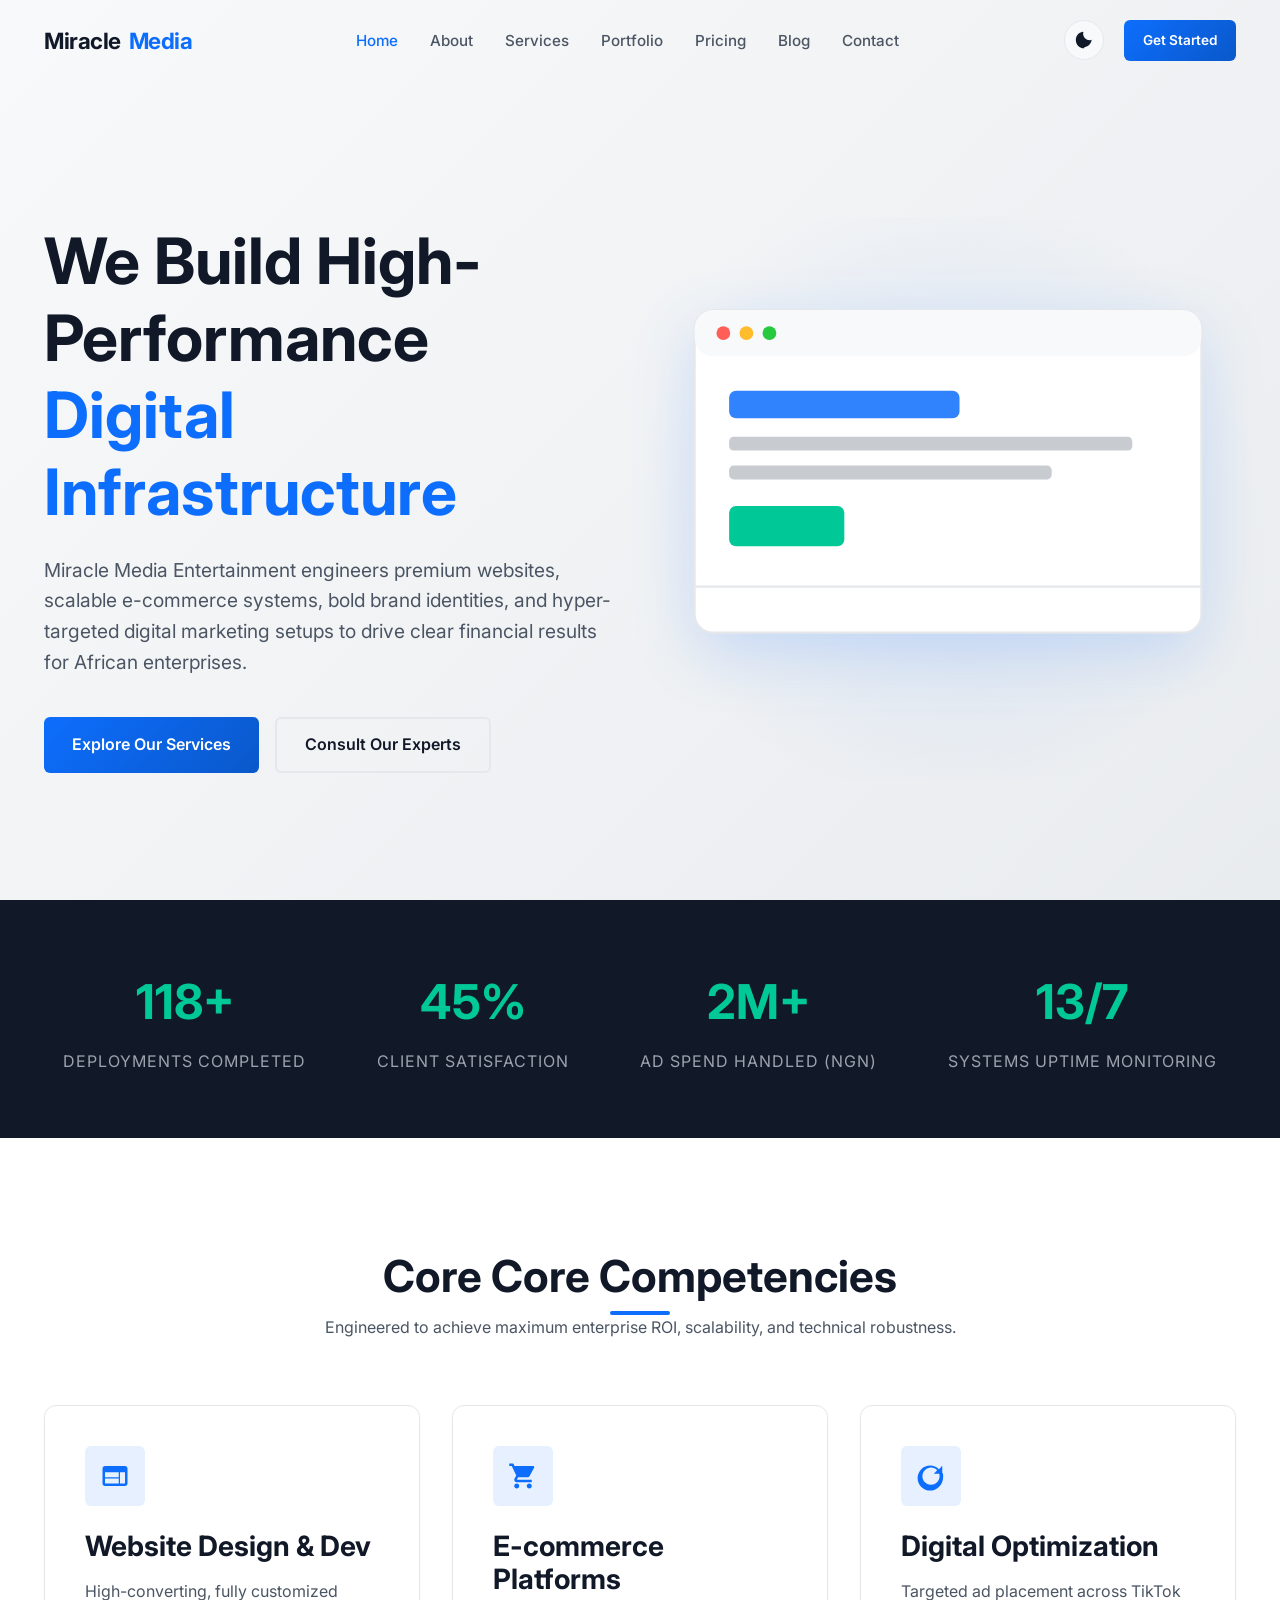
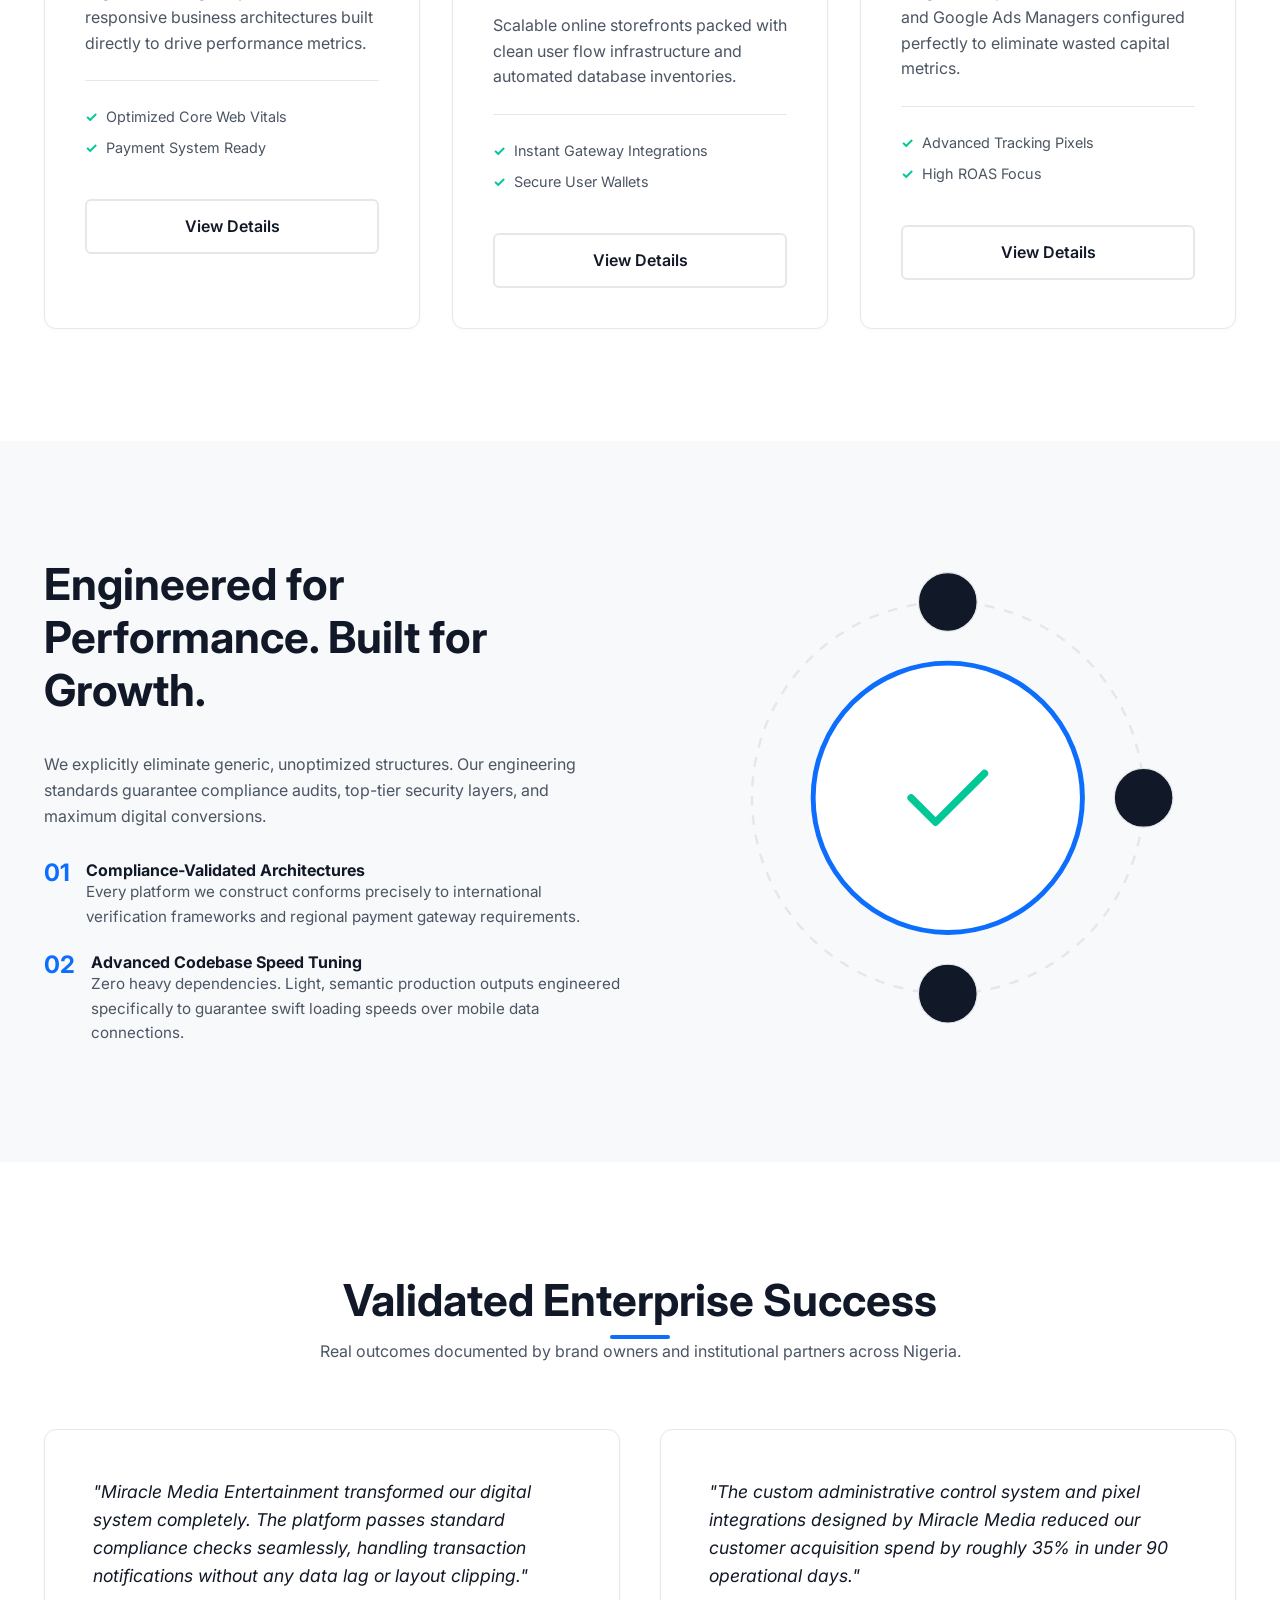
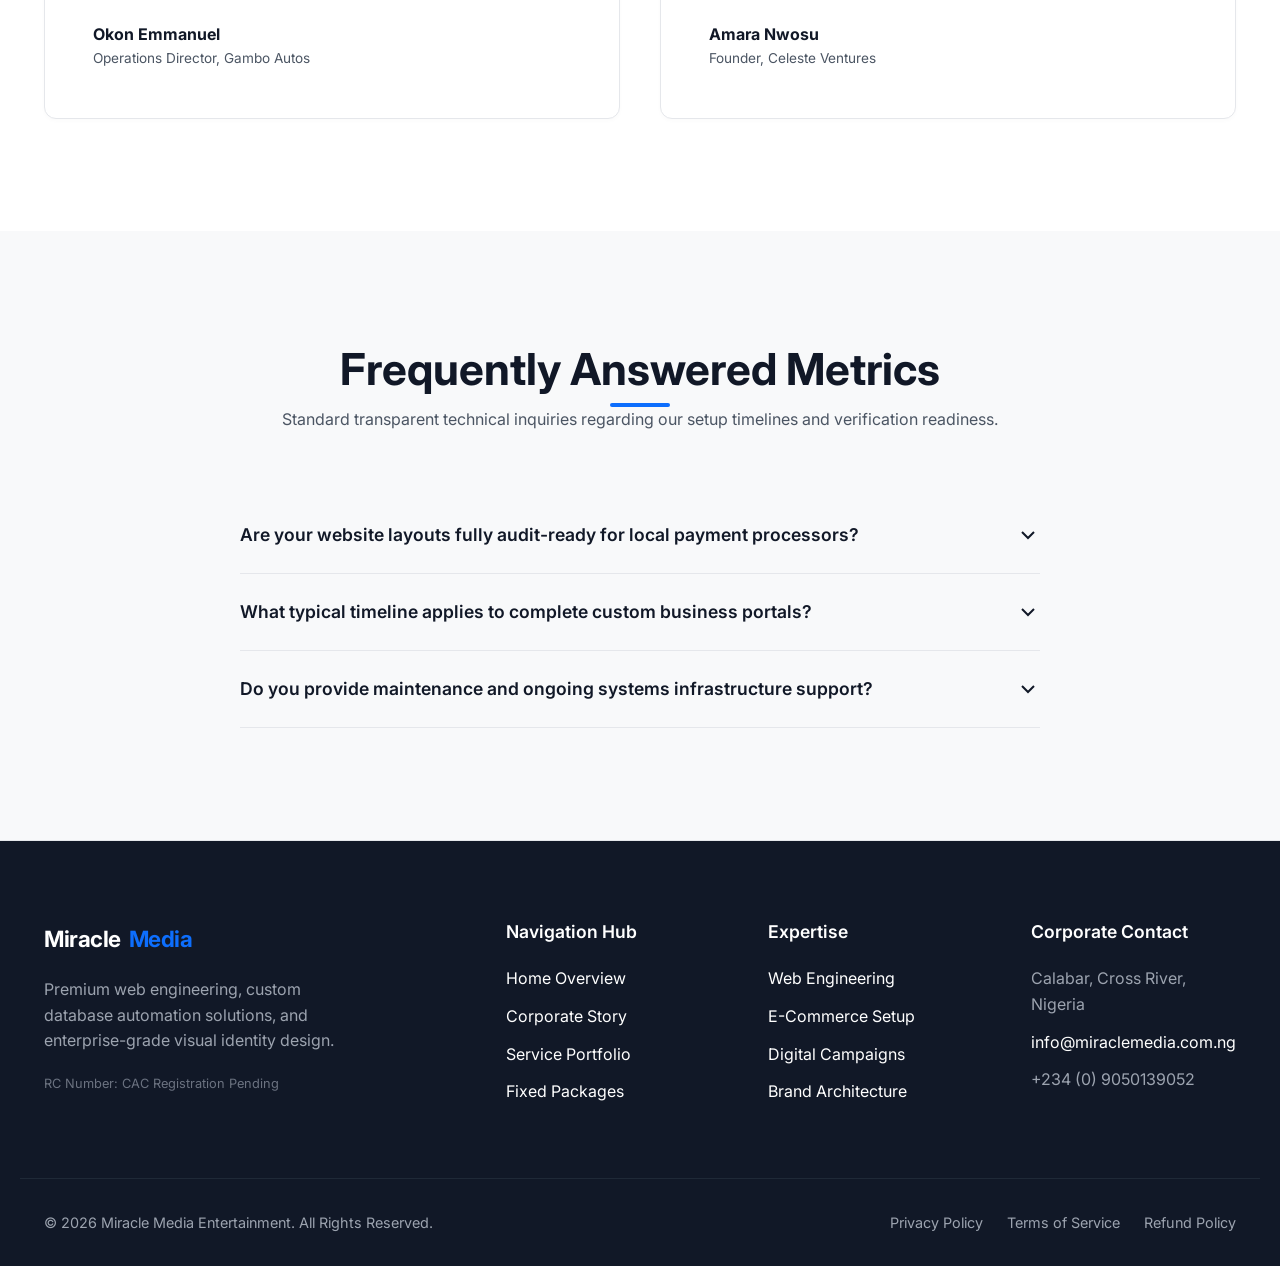
==== index.html @ db573f66 "index.html Initial commit of the index.html file containing the structure and content for the Miracl" ====
<!DOCTYPE html>
<html lang="en">
<head>
    <meta charset="UTF-8">
    <meta name="viewport" content="width=device-width, initial-scale=1.0">
    <title>Digital Solutions & Business Automation | Miracle Media Entertainment</title>
    <meta name="description" content="Empower your business with premium web design, custom e-commerce applications, corporate branding, and data-driven digital marketing solutions by Miracle Media Entertainment.">
    <!-- Core Stylesheet -->
    <link rel="stylesheet" href="style.css">
</head>
<body>

    <!-- ==========================================================================
       1. NAVIGATION HEADER (Sticky & Glassmorphism Equipped)
       ========================================================================== -->
    <header class="navbar">
        <div class="container nav-container">
            <a href="index.html" class="logo" aria-label="Miracle Media Entertainment Home">
                Miracle<span>Media</span>
            </a>
            
            <nav class="nav-layout" Stream-Africa-Auth="true">
                <ul class="nav-menu" id="nav-menu">
                    <li><a href="index.html" class="nav-link active">Home</a></li>
                    <li><a href="about.html" class="nav-link">About</a></li>
                    <li><a href="services.html" class="nav-link">Services</a></li>
                    <li><a href="portfolio.html" class="nav-link">Portfolio</a></li>
                    <li><a href="pricing.html" class="nav-link">Pricing</a></li>
                    <li><a href="blog.html" class="nav-link">Blog</a></li>
                    <li><a href="contact.html" class="nav-link">Contact</a></li>
                </ul>
            </nav>

            <div class="nav-actions">
                <!-- Premium Dark Mode Toggle Trigger -->
                <button id="theme-toggle" class="theme-toggle" aria-label="Toggle dark/light website mode">
                    <svg class="sun-icon" viewBox="0 0 24 24" width="20" height="20"><path d="M12 7c-2.76 0-5 2.24-5 5s2.24 5 5 5 5-2.24 5-5-2.24-5-5-5zM2 13h2c.55 0 1-.45 1-1s-.45-1-1-1H2c-.55 0-1 .45-1 1s.45 1 1 1zm18 0h2c.55 0 1-.45 1-1s-.45-1-1-1h-2c-.55 0-1 .45-1 1s.45 1 1 1zM11 2v2c0 .55.45 1 1 1s1-.45 1-1V2c0-.55-.45-1-1-1s-1 .45-1 1zm0 18v2c0 .55.45 1 1 1s1-.45 1-1v-2c0-.55-.45-1-1-1s-1 .45-1 1zM5.99 4.58c-.39-.39-1.03-.39-1.41 0s-.39 1.03 0 1.41l1.06 1.06c.39.39 1.03.39 1.41 0s.39-1.03 0-1.41L5.99 4.58zm12.37 12.37c-.39-.39-1.03-.39-1.41 0s-.39 1.03 0 1.41l1.06 1.06c.39.39 1.03.39 1.41 0s.39-1.03 0-1.41l-1.06-1.06zm1.06-12.37c-.39-.39-1.03-.39-1.41 0l-1.06 1.06c-.39.39-.39 1.03 0 1.41s1.03.39 1.41 0l1.06-1.06c.39-.38.39-1.02 0-1.41zM6.99 16.89l-1.06 1.06c-.39.39-.39 1.03 0 1.41s1.03.39 1.41 0l1.06-1.06c.39-.39.39-1.03 0-1.41s-1.02-.39-1.41 0z"/></svg>
                    <svg class="moon-icon" viewBox="0 0 24 24" width="20" height="20" fill="#111827"><path d="M12.3 22h-.1c-5.5 0-10-4.5-10-10 0-4.8 3.5-8.9 8.2-9.8.5-.1 1 .3.9.8-.1.4-.4.8-.4 1.3 0 4.4 3.6 8 8 8 .4 0 .9-.1 1.3-.4.5-.3 1.1 0 .9.5-.9 4.7-5 8.2-8.8 8.2z"/></svg>
                </button>
                <a href="contact.html" class="btn btn-primary" style="padding: 0.6rem 1.2rem; font-size: 0.85rem;">Get Started</a>
                
                <button class="hamburger" aria-expanded="false" aria-controls="nav-menu" aria-label="Toggle main menu navigation">
                    <span></span>
                    <span></span>
                    <span></span>
                </button>
            </div>
        </div>
    </header>

    <!-- ==========================================================================
       2. HERO BLOCK (High-Conversion Corporate Introduction)
       ========================================================================== -->
    <main>
        <section class="hero">
            <div class="container grid-2">
                <div class="hero-content scroll-anim animated">
                    <h1>We Build High-Performance <span class="primary-text">Digital Infrastructure</span></h1>
                    <p>Miracle Media Entertainment engineers premium websites, scalable e-commerce systems, bold brand identities, and hyper-targeted digital marketing setups to drive clear financial results for African enterprises.</p>
                    <div class="hero-cta">
                        <a href="services.html" class="btn btn-primary">Explore Our Services</a>
                        <a href="contact.html" class="btn btn-outline">Consult Our Experts</a>
                    </div>
                </div>
                <div class="hero-image-wrapper scroll-anim animated">
                    <!-- Clean SVG tech graphic layout keeping page speeds near absolute 100 on desktop & mobile -->
                    <svg viewBox="0 0 500 400" width="100%" height="auto" style="filter: drop-shadow(0px 20px 30px rgba(13,110,253,0.15));">
                        <rect x="30" y="40" width="440" height="280" rx="16" fill="var(--bg-card)" stroke="var(--border-color)" stroke-width="2"/>
                        <rect x="30" y="40" width="440" height="40" rx="16" fill="var(--bg-surface)"/>
                        <circle cx="55" cy="60" r="6" fill="#FF5F56"/>
                        <circle cx="75" cy="60" r="6" fill="#FFBD2E"/>
                        <circle cx="95" cy="60" r="6" fill="#27C93F"/>
                        <rect x="60" y="110" width="200" height="24" rx="6" fill="var(--primary)" opacity="0.85"/>
                        <rect x="60" y="150" width="350" height="12" rx="4" fill="var(--text-muted)" opacity="0.3"/>
                        <rect x="60" y="175" width="280" height="12" rx="4" fill="var(--text-muted)" opacity="0.3"/>
                        <rect x="60" y="210" width="100" height="35" rx="6" fill="var(--accent)"/>
                        <line x1="30" y1="280" x2="470" y2="280" stroke="var(--border-color)" stroke-width="2"/>
                    </svg>
                </div>
            </div>
        </section>

        <!-- ==========================================================================
           3. ANIMATED COUNTERS SECTION (Hardware-Accelerated Stats Display)
           ========================================================================== -->
        <section class="stats-section">
            <div class="container stats-container">
                <div class="stat-item">
                    <span class="stat-number" data-target="150" data-suffix="+">0</span>
                    <span class="stat-title">Deployments Completed</span>
                </div>
                <div class="stat-item">
                    <span class="stat-number" data-target="99" data-suffix="%">0</span>
                    <span class="stat-title">Client Satisfaction</span>
                </div>
                <div class="stat-item">
                    <span class="stat-number" data-target="5" data-suffix="M+">0</span>
                    <span class="stat-title">Ad Spend Handled (NGN)</span>
                </div>
                <div class="stat-item">
                    <span class="stat-number" data-target="24" data-suffix="/7">0</span>
                    <span class="stat-title">Systems Uptime Monitoring</span>
                </div>
            </div>
        </section>

        <!-- ==========================================================================
           4. FEATURED SERVICES (Strategic Corporate Capability Snapshot)
           ========================================================================== -->
        <section class="section-padding">
            <div class="container">
                <div class="section-title scroll-anim">
                    <h2>Core Core Competencies</h2>
                    <p class="text-muted">Engineered to achieve maximum enterprise ROI, scalability, and technical robustness.</p>
                </div>
                
                <div class="grid-3">
                    <div class="card service-card scroll-anim">
                        <div class="service-icon">
                            <svg viewBox="0 0 24 24"><path d="M20 4H4c-1.1 0-1.99.9-1.99 2L2 18c0 1.1.9 2 2 2h16c1.1 0 2-.9 2-2V6c0-1.1-.9-2-2-2zm-5 14H4v-4h11v4zm0-5H4V9h11v4zm5 5h-4V9h4v9z"/></svg>
                        </div>
                        <h3>Website Design & Dev</h3>
                        <p class="text-muted">High-converting, fully customized responsive business architectures built directly to drive performance metrics.</p>
                        <ul class="service-benefits">
                            <li>Optimized Core Web Vitals</li>
                            <li>Payment System Ready</li>
                        </ul>
                        <a href="services.html" class="btn btn-outline" style="width: 100%; margin-top: 1rem;">View Details</a>
                    </div>

                    <div class="card service-card scroll-anim">
                        <div class="service-icon">
                            <svg viewBox="0 0 24 24"><path d="M7 18c-1.1 0-1.99.9-1.99 2S5.9 22 7 22s2-.9 2-2-.9-2-2-2zM1 2v2h2l3.6 7.59-1.35 2.45c-.16.28-.25.61-.25.96 0 1.1.9 2 2 2h12v-2H7.42c-.14 0-.25-.11-.25-.25l.03-.12.9-1.63h7.45c.75 0 1.41-.41 1.75-1.03l3.58-6.49c.08-.14.12-.31.12-.48 0-.55-.45-1-1-1H5.21l-.94-2H1zm16 16c-1.1 0-1.99.9-1.99 2s.89 2 1.99 2 2-.9 2-2-.9-2-2-2z"/></svg>
                        </div>
                        <h3>E-commerce Platforms</h3>
                        <p class="text-muted">Scalable online storefronts packed with clean user flow infrastructure and automated database inventories.</p>
                        <ul class="service-benefits">
                            <li>Instant Gateway Integrations</li>
                            <li>Secure User Wallets</li>
                        </ul>
                        <a href="services.html" class="btn btn-outline" style="width: 100%; margin-top: 1rem;">View Details</a>
                    </div>

                    <div class="card service-card scroll-anim">
                        <div class="service-icon">
                            <svg viewBox="0 0 24 24"><path d="M21 10.12h-6.78l2.74-2.82c-2.73-2.7-7.15-2.67-9.83 0-2.68 2.68-2.68 7.04 0 9.72 2.68 2.68 7.04 2.68 9.72 0 2.01-2.02 2.51-4.93 1.51-7.46h3.02c1.01 3.86.01 8.16-3.02 11.19-3.91 3.91-10.24 3.91-14.14 0-3.91-3.91-3.91-10.24 0-14.14 3.91-3.91 10.24-3.91 14.14 0l2.65-2.73V10.12z"/></svg>
                        </div>
                        <h3>Digital Optimization</h3>
                        <p class="text-muted">Targeted ad placement across TikTok and Google Ads Managers configured perfectly to eliminate wasted capital metrics.</p>
                        <ul class="service-benefits">
                            <li>Advanced Tracking Pixels</li>
                            <li>High ROAS Focus</li>
                        </ul>
                        <a href="services.html" class="btn btn-outline" style="width: 100%; margin-top: 1rem;">View Details</a>
                    </div>
                </div>
            </div>
        </section>

        <!-- ==========================================================================
           5. WHY CHOOSE US (Risk Mitigation & Trust Engineering)
           ========================================================================== -->
        <section class="section-padding" style="background-color: var(--bg-surface);">
            <div class="container grid-2">
                <div class="scroll-anim">
                    <h2 style="margin-bottom: 1.5rem;">Engineered for Performance. Built for Growth.</h2>
                    <p class="text-muted" style="margin-bottom: 2rem;">We explicitly eliminate generic, unoptimized structures. Our engineering standards guarantee compliance audits, top-tier security layers, and maximum digital conversions.</p>
                    
                    <div style="display: flex; flex-direction: column; gap: 1.5rem;">
                        <div style="display: flex; gap: 1rem; align-items: flex-start;">
                            <span style="color: var(--primary); font-size: 1.5rem; font-weight: bold; line-height: 1;">01</span>
                            <div>
                                <h4>Compliance-Validated Architectures</h4>
                                <p class="text-muted" style="font-size: 0.95rem;">Every platform we construct conforms precisely to international verification frameworks and regional payment gateway requirements.</p>
                            </div>
                        </div>
                        <div style="display: flex; gap: 1rem; align-items: flex-start;">
                            <span style="color: var(--primary); font-size: 1.5rem; font-weight: bold; line-height: 1;">02</span>
                            <div>
                                <h4>Advanced Codebase Speed Tuning</h4>
                                <p class="text-muted" style="font-size: 0.95rem;">Zero heavy dependencies. Light, semantic production outputs engineered specifically to guarantee swift loading speeds over mobile data connections.</p>
                            </div>
                        </div>
                    </div>
                </div>
                <div class="scroll-anim text-center">
                    <svg viewBox="0 0 400 400" width="85%" height="auto">
                        <circle cx="200" cy="200" r="160" fill="none" stroke="var(--border-color)" stroke-width="2" stroke-dasharray="8 8"/>
                        <circle cx="200" cy="200" r="110" fill="var(--bg-card)" stroke="var(--primary)" stroke-width="4"/>
                        <path d="M170 200l20 20 40-40" fill="none" stroke="var(--accent)" stroke-width="6" stroke-linecap="round" stroke-linejoin="round"/>
                        <circle cx="200" cy="40" r="24" fill="var(--secondary)" stroke="var(--border-color)"/>
                        <circle cx="360" cy="200" r="24" fill="var(--secondary)" stroke="var(--border-color)"/>
                        <circle cx="200" cy="360" r="24" fill="var(--secondary)" stroke="var(--border-color)"/>
                    </svg>
                </div>
            </div>
        </section>

        <!-- ==========================================================================
           6. CLIENT TESTIMONIALS (Fidelity Trust Indicators)
           ========================================================================== -->
        <section class="section-padding">
            <div class="container">
                <div class="section-title scroll-anim">
                    <h2>Validated Enterprise Success</h2>
                    <p class="text-muted">Real outcomes documented by brand owners and institutional partners across Nigeria.</p>
                </div>

                <div class="grid-2">
                    <div class="card scroll-anim" style="padding: 3rem;">
                        <p style="font-style: italic; margin-bottom: 2rem; font-size: 1.1rem;">"Miracle Media Entertainment transformed our digital system completely. The platform passes standard compliance checks seamlessly, handling transaction notifications without any data lag or layout clipping."</p>
                        <div>
                            <strong>Okon Emmanuel</strong>
                            <span class="text-muted" style="display: block; font-size: 0.85rem;">Operations Director, Gambo Autos</span>
                        </div>
                    </div>

                    <div class="card scroll-anim" style="padding: 3rem;">
                        <p style="font-style: italic; margin-bottom: 2rem; font-size: 1.1rem;">"The custom administrative control system and pixel integrations designed by Miracle Media reduced our customer acquisition spend by roughly 35% in under 90 operational days."</p>
                        <div>
                            <strong>Amara Nwosu</strong>
                            <span class="text-muted" style="display: block; font-size: 0.85rem;">Founder, Celeste Ventures</span>
                        </div>
                    </div>
                </div>
            </div>
        </section>

        <!-- ==========================================================================
           7. ACCORDION SYSTEM (Friction-Reducing FAQ Layout)
           ========================================================================== -->
        <section class="section-padding" style="background-color: var(--bg-surface);">
            <div class="container">
                <div class="section-title scroll-anim">
                    <h2>Frequently Answered Metrics</h2>
                    <p class="text-muted">Standard transparent technical inquiries regarding our setup timelines and verification readiness.</p>
                </div>

                <div class="faq-container">
                    <div class="faq-item scroll-anim">
                        <div class="faq-question">
                            <span>Are your website layouts fully audit-ready for local payment processors?</span>
                            <svg class="faq-icon" width="24" height="24" viewBox="0 0 24 24" fill="none" stroke="currentColor" stroke-width="2"><polyline points="6 9 12 15 18 9"></polyline></svg>
                        </div>
                        <div class="faq-answer">
                            <p>Absolutely. We construct digital business setups following regional financial compliance laws. This guarantees accessible policy sections, legal definitions, explicit terms, and transparent company identifiers required to pass payment framework verification smoothly.</p>
                        </div>
                    </div>

                    <div class="faq-item scroll-anim">
                        <div class="faq-question">
                            <span>What typical timeline applies to complete custom business portals?</span>
                            <svg class="faq-icon" width="24" height="24" viewBox="0 0 24 24" fill="none" stroke="currentColor" stroke-width="2"><polyline points="6 9 12 15 18 9"></polyline></svg>
                        </div>
                        <div class="faq-answer">
                            <p>Standard clear-cut corporate portfolios require approximately 7 to 14 business days. Complex e-commerce systems or dedicated systems with backend database arrays range between 3 to 5 operational weeks depending on project scopes.</p>
                        </div>
                    </div>

                    <div class="faq-item scroll-anim">
                        <div class="faq-question">
                            <span>Do you provide maintenance and ongoing systems infrastructure support?</span>
                            <svg class="faq-icon" width="24" height="24" viewBox="0 0 24 24" fill="none" stroke="currentColor" stroke-width="2"><polyline points="6 9 12 15 18 9"></polyline></svg>
                        </div>
                        <div class="faq-answer">
                            <p>Yes, all premium packages include comprehensive technical upkeep. We actively monitor script uptimes, perform routine domain/hosting optimizations, and maintain continuous file backups to secure operations indefinitely.</p>
                        </div>
                    </div>
                </div>
            </div>
        </section>
    </main>

    <!-- ==========================================================================
       8. COMPLIANCE-DRIVEN FOOTER BLOCK
       ========================================================================== -->
    <footer class="footer">
        <div class="container footer-grid">
            <div class="footer-brand">
                <a href="index.html" class="logo" style="color: #ffffff;">Miracle<span>Media</span></a>
                <p>Premium web engineering, custom database automation solutions, and enterprise-grade visual identity design.</p>
                <p style="font-size: 0.8rem; color: #6b7280;">RC Number: CAC Registration Pending</p>
            </div>
            <div>
                <h4 class="footer-title">Navigation Hub</h4>
                <div class="footer-links" style="display: flex; flex-direction: column; gap: 0.75rem;">
                    <a href="index.html">Home Overview</a>
                    <a href="about.html">Corporate Story</a>
                    <a href="services.html">Service Portfolio</a>
                    <a href="pricing.html">Fixed Packages</a>
                </div>
            </div>
            <div>
                <h4 class="footer-title">Expertise</h4>
                <div class="footer-links" style="display: flex; flex-direction: column; gap: 0.75rem;">
                    <a href="services.html">Web Engineering</a>
                    <a href="services.html">E-Commerce Setup</a>
                    <a href="services.html">Digital Campaigns</a>
                    <a href="services.html">Brand Architecture</a>
                </div>
            </div>
            <div>
                <h4 class="footer-title">Corporate Contact</h4>
                <div class="footer-links" style="display: flex; flex-direction: column; gap: 0.75rem;">
                    <span style="color: #9ca3af;">Calabar, Cross River, Nigeria</span>
                    <a href="mailto:miraclemediaassistant@gmail.com">info@miraclemedia.com.ng</a>
                    <span style="color: #9ca3af;">+234 (0) 9050139052</span>
                </div>
            </div>
        </div>

        <div class="container footer-bottom">
            <p>&copy; 2026 Miracle Media Entertainment. All Rights Reserved.</p>
            <div class="footer-legal-links">
                <a href="privacy.html" aria-label="Privacy Policy Documentation">Privacy Policy</a>
                <a href="terms.html" aria-label="Terms of Service Agreement">Terms of Service</a>
                <a href="refund.html" aria-label="Refund Framework Structure">Refund Policy</a>
            </div>
        </div>
    </footer>

    <!-- Back to Top Interface Element -->
    <button class="back-to-top" aria-label="Scroll back to top of the screen">
        <svg width="20" height="20" viewBox="0 0 24 24" fill="none" stroke="currentColor" stroke-width="3" stroke-linecap="round" stroke-linejoin="round"><line x1="12" y1="19" x2="12" y2="5"></line><polyline points="5 12 12 5 19 12"></polyline></svg>
    </button>

    <!-- Core Interactive Script -->
    <script src="script.js"></script>
</body>
</html>
---- style.css ----
/* ==========================================================================
   DESIGN SYSTEM & VARIABLES (Miracle Media Entertainment)
   ========================================================================== */
@import url('https://fonts.googleapis.com/css2?family=Inter:wght@300;400;500;600;700&display=swap');

:root {
    /* Color Palette - Light Mode */
    --primary: #0D6EFD;
    --primary-hover: #0b5ed7;
    --secondary: #111827;
    --accent: #00C896;
    --accent-hover: #00b386;
    --whatsapp: #25D366;
    
    --bg-main: #ffffff;
    --bg-surface: #f8f9fa;
    --bg-card: #ffffff;
    --bg-nav: rgba(255, 255, 255, 0.85);
    
    --text-main: #111827;
    --text-muted: #4b5563;
    --text-inverse: #ffffff;
    
    --border-color: #e5e7eb;
    --gradient-subtle: linear-gradient(135deg, #f8f9fa 0%, #e9ecef 100%);
    --gradient-primary: linear-gradient(135deg, #0D6EFD 0%, #0a58ca 100%);
    
    /* Layout Tokens */
    --font-sans: 'Inter', sans-serif;
    --shadow-sm: 0 2px 4px rgba(0,0,0,0.02);
    --shadow-md: 0 10px 15px -3px rgba(17, 24, 39, 0.05), 0 4px 6px -2px rgba(17, 24, 39, 0.02);
    --shadow-lg: 0 20px 25px -5px rgba(17, 24, 39, 0.08), 0 10px 10px -5px rgba(17, 24, 39, 0.04);
    --radius-sm: 6px;
    --radius-md: 12px;
    --radius-lg: 20px;
    --transition: all 0.3s cubic-bezier(0.4, 0, 0.2, 1);
}

/* Dark Mode Variables Override */
body.dark-theme {
    --bg-main: #0f172a;
    --bg-surface: #1e293b;
    --bg-card: #111827;
    --bg-nav: rgba(15, 23, 42, 0.85);
    
    --text-main: #f9fafb;
    --text-muted: #9ca3af;
    --text-inverse: #111827;
    
    --border-color: #374151;
    --gradient-subtle: linear-gradient(135deg, #1e293b 0%, #0f172a 100%);
    --shadow-md: 0 10px 15px -3px rgba(0, 0, 0, 0.3);
    --shadow-lg: 0 20px 25px -5px rgba(0, 0, 0, 0.4);
}

/* ==========================================================================
   BASE RESET & SETTINGS
   ========================================================================== */
*, *::before, *::after {
    box-sizing: border-box;
    margin: 0;
    padding: 0;
}

html {
    scroll-behavior: smooth;
    font-size: 16px;
    -webkit-tap-highlight-color: transparent;
}

body {
    font-family: var(--font-sans);
    background-color: var(--bg-main);
    color: var(--text-main);
    line-height: 1.6;
    overflow-x: hidden;
    transition: background-color 0.3s ease, color 0.3s ease;
}

a {
    color: inherit;
    text-decoration: none;
    transition: var(--transition);
}

ul {
    list-style: none;
}

img {
    max-width: 100%;
    height: auto;
    display: block;
}

input, textarea, button {
    font-family: inherit;
    font-size: inherit;
    color: inherit;
    background: none;
    border: none;
}

/* ==========================================================================
   TYPOGRAPHY & UTILITIES
   ========================================================================== */
h1, h2, h3, h4 {
    font-weight: 700;
    line-height: 1.2;
    color: var(--text-main);
}

h1 { font-size: clamp(2.5rem, 5vw, 4rem); }
h2 { font-size: clamp(2rem, 4vw, 2.75rem); position: relative; padding-bottom: 0.75rem; }
h3 { font-size: clamp(1.25rem, 2.5vw, 1.75rem); }

.container {
    width: 100%;
    max-width: 1240px;
    margin: 0 auto;
    padding: 0 1.5rem;
}

.section-padding {
    padding: 7rem 0;
}

.text-center { text-align: center; }
.text-muted { color: var(--text-muted); }
.accent-text { color: var(--accent); }
.primary-text { color: var(--primary); }

.section-title {
    margin-bottom: 4rem;
    text-align: center;
}

.section-title h2::after {
    content: '';
    position: absolute;
    bottom: 0;
    left: 50%;
    transform: translateX(-50%);
    width: 60px;
    height: 4px;
    background-color: var(--primary);
    border-radius: 2px;
}

/* ==========================================================================
   NAVIGATION BAR (Sticky + Glassmorphism)
   ========================================================================== */
.navbar {
    position: fixed;
    top: 0;
    left: 0;
    width: 100%;
    z-index: 1000;
    background-color: transparent;
    border-bottom: 1px solid transparent;
    transition: var(--transition);
    padding: 1.25rem 0;
}

.navbar.sticky {
    background-color: var(--bg-nav);
    backdrop-filter: blur(12px);
    -webkit-backdrop-filter: blur(12px);
    padding: 0.85rem 0;
    border-bottom: 1px solid var(--border-color);
    box-shadow: var(--shadow-sm);
}

.nav-container {
    display: flex;
    justify-content: space-between;
    align-items: center;
}

.logo {
    font-weight: 700;
    font-size: 1.4rem;
    letter-spacing: -0.5px;
    display: flex;
    align-items: center;
    gap: 0.5rem;
}

.logo span {
    color: var(--primary);
}

.nav-menu {
    display: flex;
    align-items: center;
    gap: 2rem;
}

.nav-link {
    font-weight: 500;
    font-size: 0.95rem;
    color: var(--text-muted);
}

.nav-link:hover, .nav-link.active {
    color: var(--primary);
}

.nav-actions {
    display: flex;
    align-items: center;
    gap: 1.25rem;
}

/* Theme Toggle Button */
.theme-toggle {
    cursor: pointer;
    width: 40px;
    height: 40px;
    border-radius: 50%;
    background-color: var(--bg-surface);
    display: flex;
    align-items: center;
    justify-content: center;
    border: 1px solid var(--border-color);
    transition: var(--transition);
}

.theme-toggle:hover {
    transform: scale(1.05);
}

.theme-toggle .sun-icon { display: none; }
body.dark-theme .theme-toggle .sun-icon { display: block; fill: var(--text-main); }
body.dark-theme .theme-toggle .moon-icon { display: none; }

/* Hamburger Menu */
.hamburger {
    display: none;
    cursor: pointer;
    flex-direction: column;
    gap: 6px;
    z-index: 1010;
}

.hamburger span {
    width: 28px;
    height: 30px;
    height: 3px;
    background-color: var(--text-main);
    border-radius: 2px;
    transition: var(--transition);
}

/* ==========================================================================
   BUTTONS SYSTEM
   ========================================================================== */
.btn {
    display: inline-flex;
    align-items: center;
    justify-content: center;
    gap: 0.5rem;
    padding: 0.8rem 1.75rem;
    font-weight: 600;
    border-radius: var(--radius-sm);
    cursor: pointer;
    transition: var(--transition);
    white-space: nowrap;
}

.btn-primary {
    background: var(--gradient-primary);
    color: #ffffff;
}

.btn-primary:hover {
    background: var(--primary-hover);
    box-shadow: 0 4px 12px rgba(13, 110, 253, 0.3);
    transform: translateY(-1px);
}

.btn-secondary {
    background-color: var(--secondary);
    color: #ffffff;
    border: 1px solid rgba(255,255,255,0.1);
}

body.dark-theme .btn-secondary {
    background-color: #374151;
}

.btn-secondary:hover {
    background-color: #1f2937;
    transform: translateY(-1px);
}

.btn-accent {
    background-color: var(--accent);
    color: #111827;
}

.btn-accent:hover {
    background-color: var(--accent-hover);
    box-shadow: 0 4px 12px rgba(0, 200, 150, 0.3);
    transform: translateY(-1px);
}

.btn-outline {
    border: 2px solid var(--border-color);
    color: var(--text-main);
}

.btn-outline:hover {
    border-color: var(--primary);
    color: var(--primary);
}

.btn-whatsapp {
    background-color: var(--whatsapp);
    color: #ffffff;
}

.btn-whatsapp:hover {
    background-color: #20ba5a;
    box-shadow: 0 4px 12px rgba(37, 211, 102, 0.3);
}

/* ==========================================================================
   CARDS & GRIDS GENERAL BASE
   ========================================================================== */
.grid-2 { display: grid; grid-template-columns: repeat(2, 1fr); gap: 2.5rem; align-items: center; }
.grid-3 { display: grid; grid-template-columns: repeat(3, 1fr); gap: 2rem; }
.grid-4 { display: grid; grid-template-columns: repeat(4, 1fr); gap: 1.5rem; }

.card {
    background-color: var(--bg-card);
    border: 1px solid var(--border-color);
    border-radius: var(--radius-md);
    padding: 2.5rem;
    box-shadow: var(--shadow-sm);
    transition: var(--transition);
}

.card:hover {
    transform: translateY(-5px);
    box-shadow: var(--shadow-lg);
    border-color: var(--primary);
}

/* ==========================================================================
   HERO BLOCK LAYOUT
   ========================================================================== */
.hero {
    min-height: 100vh;
    display: flex;
    align-items: center;
    background: var(--gradient-subtle);
    padding-top: 6rem;
}

.hero-content h1 {
    margin-bottom: 1.5rem;
}

.hero-content p {
    font-size: 1.2rem;
    color: var(--text-muted);
    margin-bottom: 2.5rem;
    max-width: 600px;
}

.hero-cta {
    display: flex;
    gap: 1rem;
}

.hero-image-wrapper {
    position: relative;
}

.hero-image-wrapper::before {
    content: '';
    position: absolute;
    width: 100%;
    height: 100%;
    background: radial-gradient(circle, rgba(13,110,253,0.1) 0%, transparent 70%);
    z-index: -1;
    transform: scale(1.2);
}

/* ==========================================================================
   ANIMATED COUNTERS (STATS SECTION)
   ========================================================================== */
.stats-section {
    background-color: var(--secondary);
    color: #ffffff;
    padding: 4rem 0;
}

.stats-container {
    display: flex;
    justify-content: space-around;
    flex-wrap: wrap;
    gap: 2rem;
}

.stat-item {
    text-align: center;
}

.stat-number {
    font-size: 3rem;
    font-weight: 700;
    color: var(--accent);
    display: block;
    margin-bottom: 0.5rem;
}

.stat-title {
    font-size: 1rem;
    color: #9ca3af;
    text-transform: uppercase;
    letter-spacing: 1px;
}

/* ==========================================================================
   SERVICES FILE LAYOUT & HOVER METRICS
   ========================================================================== */
.service-icon {
    width: 60px;
    height: 60px;
    background-color: rgba(13, 110, 253, 0.1);
    border-radius: var(--radius-sm);
    display: flex;
    align-items: center;
    justify-content: center;
    margin-bottom: 1.5rem;
}

.service-icon svg {
    width: 30px;
    height: 30px;
    fill: var(--primary);
}

.service-card h3 {
    margin-bottom: 1rem;
}

.service-benefits {
    margin: 1.5rem 0;
    padding-top: 1.5rem;
    border-top: 1px solid var(--border-color);
}

.service-benefits li {
    display: flex;
    align-items: center;
    gap: 0.5rem;
    font-size: 0.9rem;
    margin-bottom: 0.5rem;
    color: var(--text-muted);
}

.service-benefits li::before {
    content: '✓';
    color: var(--accent);
    font-weight: bold;
}

/* ==========================================================================
   PORTFOLIO FILTER ENGINE & ITEMS
   ========================================================================== */
.portfolio-filters {
    display: flex;
    justify-content: center;
    gap: 1rem;
    margin-bottom: 3rem;
    flex-wrap: wrap;
}

.filter-btn {
    padding: 0.5rem 1.5rem;
    font-weight: 500;
    border-radius: 30px;
    cursor: pointer;
    border: 1px solid var(--border-color);
    background-color: var(--bg-card);
    transition: var(--transition);
}

.filter-btn.active, .filter-btn:hover {
    background-color: var(--primary);
    color: #ffffff;
    border-color: var(--primary);
}

.portfolio-item {
    overflow: hidden;
    padding: 0;
}

.portfolio-img {
    position: relative;
    overflow: hidden;
    aspect-ratio: 16 / 10;
    background-color: var(--bg-surface);
}

.portfolio-img img {
    width: 100%;
    height: 100%;
    object-fit: cover;
    transition: var(--transition);
}

.portfolio-overlay {
    position: absolute;
    top: 0;
    left: 0;
    width: 100%;
    height: 100%;
    background: rgba(17, 24, 37, 0.85);
    display: flex;
    flex-direction: column;
    justify-content: center;
    align-items: center;
    opacity: 0;
    transition: var(--transition);
    padding: 2rem;
    text-align: center;
    color: #ffffff;
}

.portfolio-item:hover .portfolio-img img {
    transform: scale(1.05);
}

.portfolio-item:hover .portfolio-overlay {
    opacity: 1;
}

.portfolio-info {
    padding: 1.5rem;
}

/* ==========================================================================
   PRICING TABLES
   ========================================================================== */
.pricing-card {
    position: relative;
    display: flex;
    flex-direction: column;
}

.pricing-card.popular {
    border-color: var(--primary);
    transform: scale(1.03);
}

.pricing-card.popular:hover {
    transform: scale(1.03) translateY(-5px);
}

.badge {
    position: absolute;
    top: 1.25rem;
    right: 1.25rem;
    background-color: var(--accent);
    color: #111827;
    padding: 0.25rem 0.75rem;
    font-size: 0.75rem;
    font-weight: 700;
    border-radius: 20px;
    text-transform: uppercase;
}

.price-header h3 { margin-bottom: 0.5rem; }
.price-amount { font-size: 2.5rem; font-weight: 700; color: var(--text-main); margin: 1.5rem 0; }
.price-amount span { font-size: 1rem; color: var(--text-muted); font-weight: 400; }

.price-features {
    margin: 2rem 0;
    flex-grow: 1;
}

.price-features li {
    margin-bottom: 0.85rem;
    display: flex;
    align-items: center;
    gap: 0.75rem;
}

.price-features li.disabled {
    color: var(--text-muted);
    text-decoration: line-through;
    opacity: 0.6;
}

.pricing-disclaimer {
    margin-top: 3rem;
    font-size: 0.9rem;
    max-width: 700px;
    margin-left: auto;
    margin-right: auto;
}

/* ==========================================================================
   ACCORDION SYSTEM (FAQ)
   ========================================================================== */
.faq-container {
    max-width: 800px;
    margin: 0 auto;
}

.faq-item {
    border-bottom: 1px solid var(--border-color);
    padding: 1.5rem 0;
}

.faq-question {
    display: flex;
    justify-content: space-between;
    align-items: center;
    cursor: pointer;
    font-weight: 600;
    font-size: 1.1rem;
}

.faq-answer {
    max-height: 0;
    overflow: hidden;
    transition: max-height 0.3s cubic-bezier(0, 1, 0, 1);
    color: var(--text-muted);
    margin-top: 0rem;
}

.faq-item.active .faq-answer {
    max-height: 1000px;
    transition: max-height 0.3s cubic-bezier(1, 0, 1, 0);
    margin-top: 1rem;
}

.faq-icon {
    transition: var(--transition);
}

.faq-item.active .faq-icon {
    transform: rotate(180deg);
}

/* ==========================================================================
   BLOG ARCHITECTURE
   ========================================================================== */
.blog-card {
    padding: 0;
    overflow: hidden;
}

.blog-meta {
    padding: 1.5rem 1.5rem 0 1.5rem;
    font-size: 0.85rem;
    display: flex;
    gap: 1rem;
}

.blog-content {
    padding: 1.5rem;
}

.blog-content h3 {
    margin-bottom: 1rem;
    font-size: 1.3rem;
}

.blog-content h3:hover {
    color: var(--primary);
}

.read-more {
    display: inline-flex;
    align-items: center;
    gap: 0.25rem;
    color: var(--primary);
    font-weight: 600;
    margin-top: 1rem;
}

/* ==========================================================================
   FORMS & INPUT ARCHITECTURE (Payment Gateway Standard Verification)
   ========================================================================== */
.form-group {
    margin-bottom: 1.5rem;
}

.form-label {
    display: block;
    margin-bottom: 0.5rem;
    font-weight: 500;
    font-size: 0.9rem;
}

.form-control {
    width: 100%;
    padding: 0.85rem 1rem;
    border: 1px solid var(--border-color);
    background-color: var(--bg-surface);
    border-radius: var(--radius-sm);
    color: var(--text-main);
    transition: var(--transition);
}

.form-control:focus {
    outline: none;
    border-color: var(--primary);
    box-shadow: 0 0 0 4px rgba(13, 110, 253, 0.15);
    background-color: var(--bg-card);
}

textarea.form-control {
    resize: vertical;
    min-height: 140px;
}

/* Contact info adjustments */
.contact-info-wrapper {
    display: flex;
    flex-direction: column;
    gap: 2rem;
}

.contact-method {
    display: flex;
    align-items: flex-start;
    gap: 1rem;
}

.contact-method-icon {
    width: 48px;
    height: 48px;
    border-radius: 50%;
    background-color: rgba(13, 110, 253, 0.1);
    display: flex;
    align-items: center;
    justify-content: center;
    flex-shrink: 0;
}

.contact-method-icon svg {
    width: 22px;
    height: 22px;
    fill: var(--primary);
}

.map-placeholder {
    width: 100%;
    height: 350px;
    border-radius: var(--radius-md);
    overflow: hidden;
    border: 1px solid var(--border-color);
    background-color: var(--bg-surface);
}

/* ==========================================================================
   STANDARD TRUST PAGES (Privacy, Refund, Terms legal formatting)
   ========================================================================== */
.legal-wrapper {
    max-width: 800px;
    margin: 0 auto;
}

.legal-wrapper h3, .legal-wrapper h4 {
    margin: 2rem 0 1rem 0;
}

.legal-wrapper p {
    margin-bottom: 1.25rem;
    color: var(--text-muted);
}

/* ==========================================================================
   FOOTER BLOCK
   ========================================================================== */
.footer {
    background-color: var(--secondary);
    color: #ffffff;
    padding: 5rem 0 2rem 0;
    border-top: 1px solid var(--border-color);
}

body.dark-theme .footer {
    background-color: #0b0f19;
}

.footer-grid {
    display: grid;
    grid-template-columns: 2fr repeat(3, 1fr);
    gap: 4rem;
    margin-bottom: 4rem;
}

.footer-brand p {
    margin: 1.25rem 0;
    color: #9ca3af;
    max-width: 320px;
}

.footer-title {
    font-size: 1.1rem;
    font-weight: 600;
    margin-bottom: 1.5rem;
    color: #ffffff;
}

.footer-links display: flex;
.footer-links flex-direction: column;
.footer-links gap: 0.85rem;

.footer-links a {
    color: #9ca3af;
}

.footer-links a:hover {
    color: var(--primary);
    padding-left: 4px;
}

.footer-bottom {
    padding-top: 2rem;
    border-top: 1px solid #1f2937;
    display: flex;
    justify-content: space-between;
    align-items: center;
    flex-wrap: wrap;
    gap: 1rem;
    font-size: 0.9rem;
    color: #9ca3af;
}

.footer-legal-links {
    display: flex;
    gap: 1.5rem;
}

/* Back to Top Button */
.back-to-top {
    position: fixed;
    bottom: 2rem;
    right: 2rem;
    width: 44px;
    height: 44px;
    background-color: var(--primary);
    color: #ffffff;
    border-radius: 50%;
    display: flex;
    align-items: center;
    justify-content: center;
    cursor: pointer;
    opacity: 0;
    visibility: hidden;
    transition: var(--transition);
    z-index: 99;
    box-shadow: 0 4px 10px rgba(0,0,0,0.2);
}

.back-to-top.visible {
    opacity: 1;
    visibility: visible;
}

.back-to-top:hover {
    background-color: var(--primary-hover);
    transform: translateY(-3px);
}

/* ==========================================================================
   SCROLL ENGINE ANIMATION CONFIGURATIONS
   ========================================================================== */
.scroll-anim {
    opacity: 0;
    transform: translateY(30px);
    transition: opacity 0.8s cubic-bezier(0.4, 0, 0.2, 1), transform 0.8s cubic-bezier(0.4, 0, 0.2, 1);
}

.scroll-anim.animated {
    opacity: 1;
    transform: translateY(0);
}

/* ==========================================================================
   RESPONSIVE DESIGN INTERFACE & BREAKPOINTS
   ========================================================================== */
@media (max-width: 1024px) {
    .footer-grid {
        grid-template-columns: repeat(2, 1fr);
        gap: 3rem;
    }
    .grid-4 {
        grid-template-columns: repeat(2, 1fr);
    }
}

@media (max-width: 768px) {
    .grid-2, .grid-3 {
        grid-template-columns: 1fr;
        gap: 2rem;
    }
    
    .hero {
        text-align: center;
        padding-top: 8rem;
    }
    
    .hero-cta {
        justify-content: center;
    }
    
    .hero-content p {
        margin-left: auto;
        margin-right: auto;
    }

    .hamburger {
        display: flex;
    }

    /* Mobile Menu Navigation Mechanics */
    .nav-menu {
        position: fixed;
        top: 0;
        right: -100%;
        width: 80%;
        max-width: 400px;
        height: 100vh;
        background-color: var(--bg-card);
        flex-direction: column;
        justify-content: center;
        align-items: flex-start;
        padding: 4rem;
        gap: 2.5rem;
        box-shadow: var(--shadow-lg);
        transition: right 0.4s cubic-bezier(0.4, 0, 0.2, 1);
        z-index: 1005;
    }

    .nav-menu.active {
        right: 0;
    }

    .nav-actions {
        margin-right: 3rem;
    }

    /* Mobile Hamburger morph animation */
    .hamburger.active span:nth-child(1) {
        transform: translateY(9px) rotate(45deg);
    }
    .hamburger.active span:nth-child(2) {
        opacity: 0;
    }
    .hamburger.active span:nth-child(3) {
        transform: translateY(-9px) rotate(-45deg);
    }
    
    .pricing-card.popular {
        transform: scale(1);
    }
    .pricing-card.popular:hover {
        transform: translateY(-5px);
    }
}

@media (max-width: 480px) {
    .nav-actions {
        gap: 0.75rem;
    }
    .hero-cta {
        flex-direction: column;
        width: 100%;
    }
    .hero-cta .btn {
        width: 100%;
    }
    .footer-grid {
        grid-template-columns: 1fr;
    }
    .grid-4 {
        grid-template-columns: 1fr;
    }
}
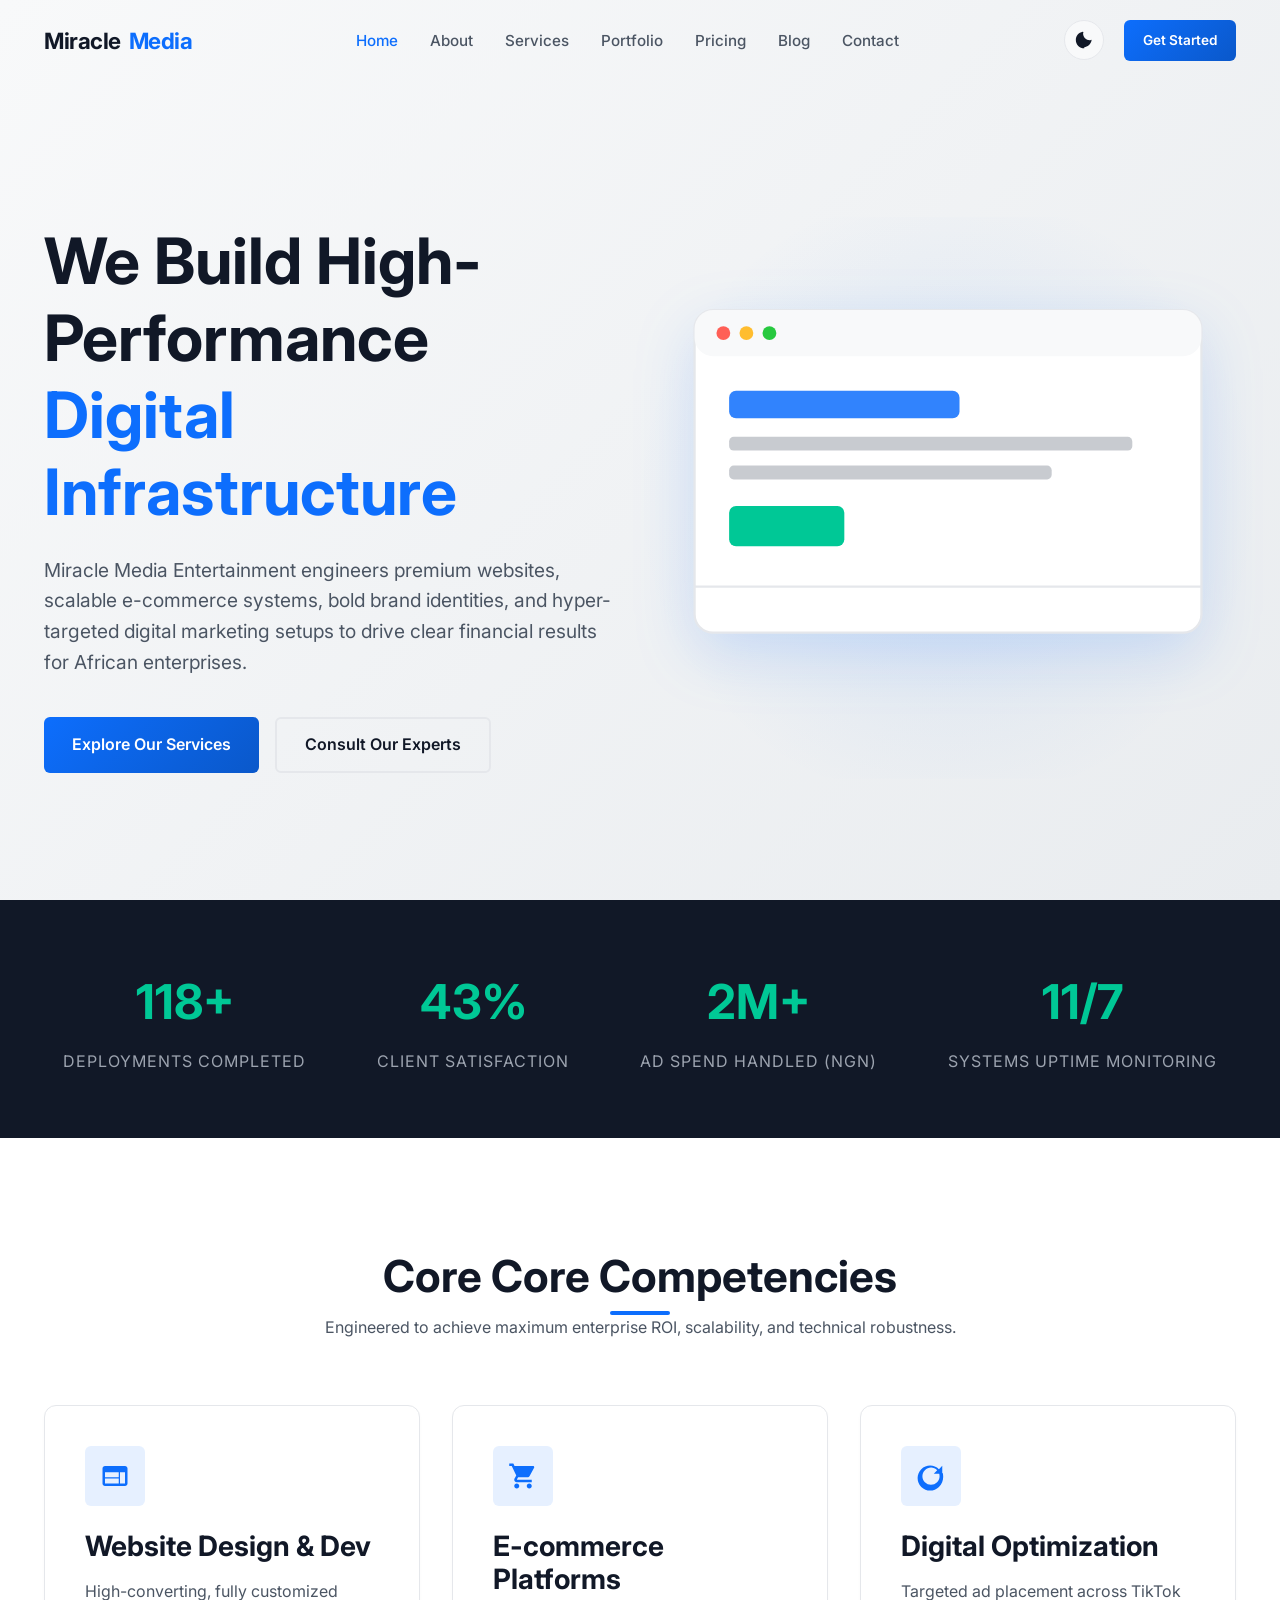
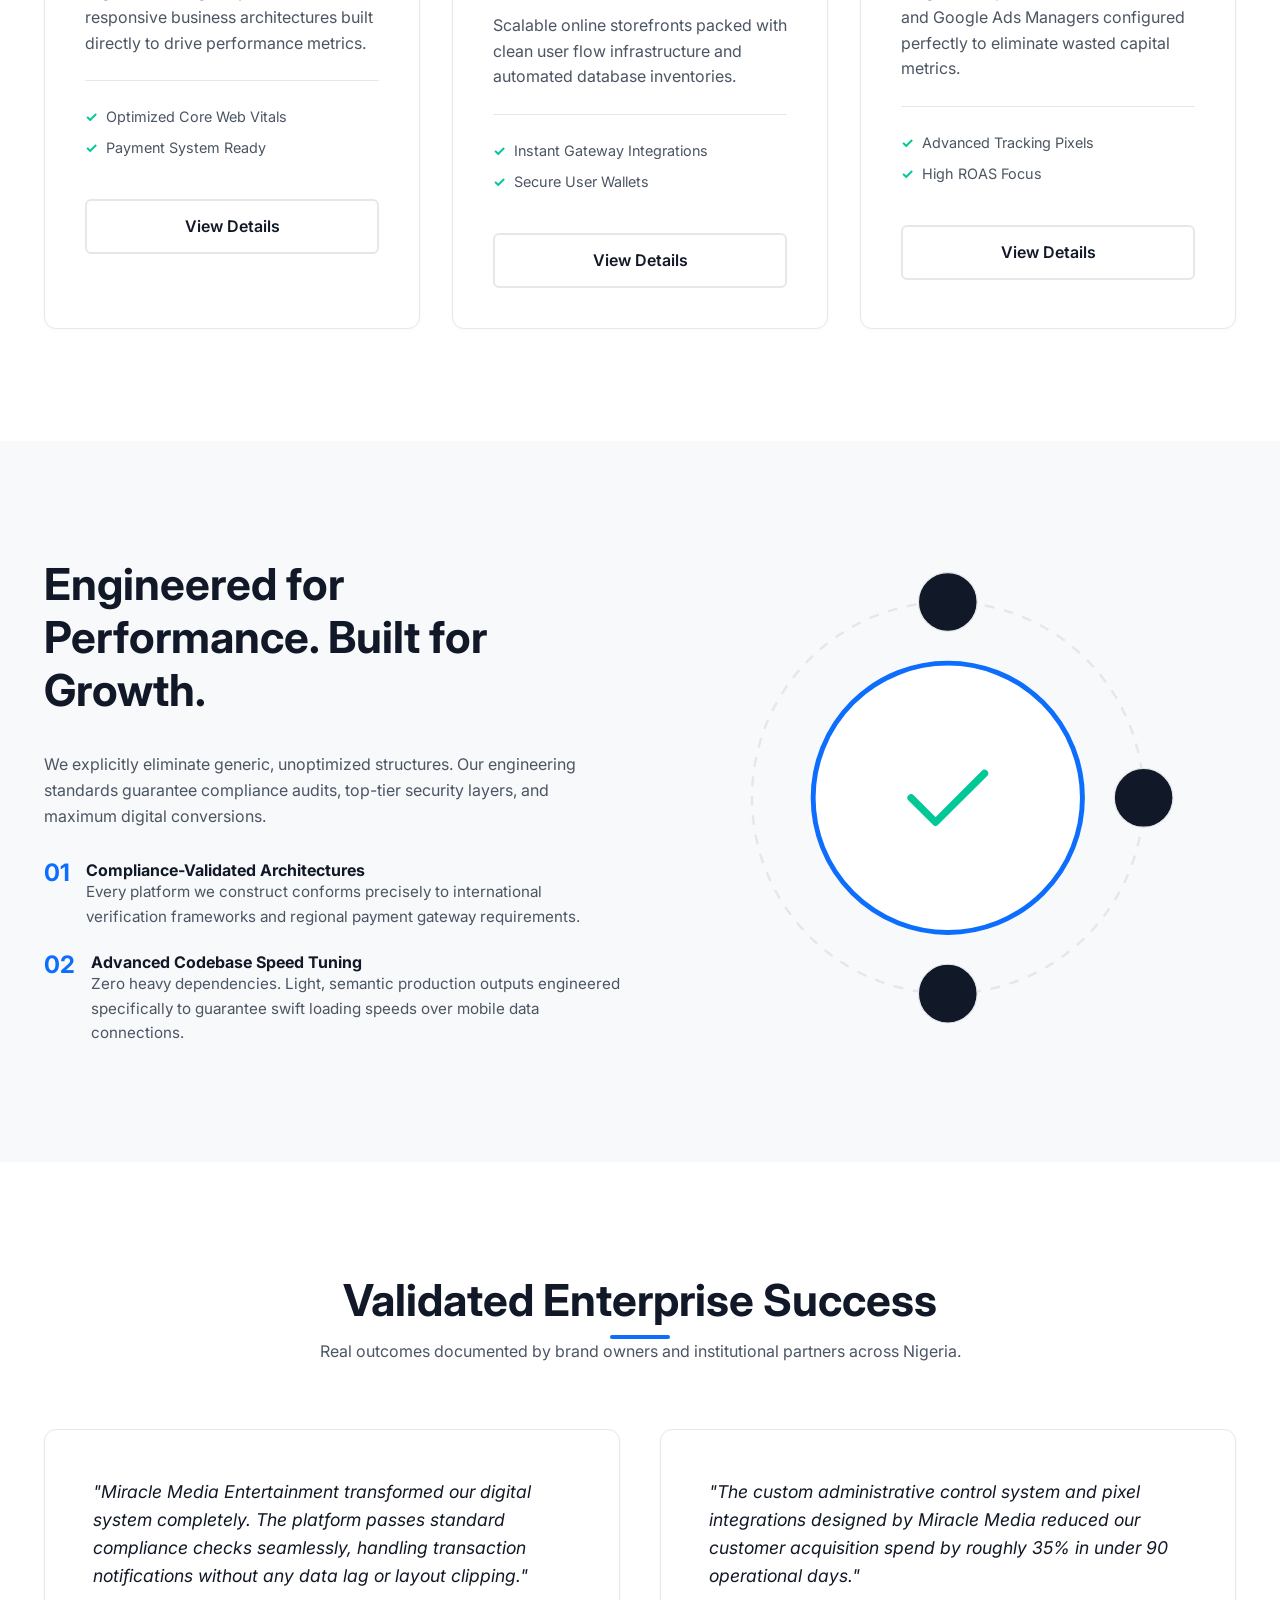
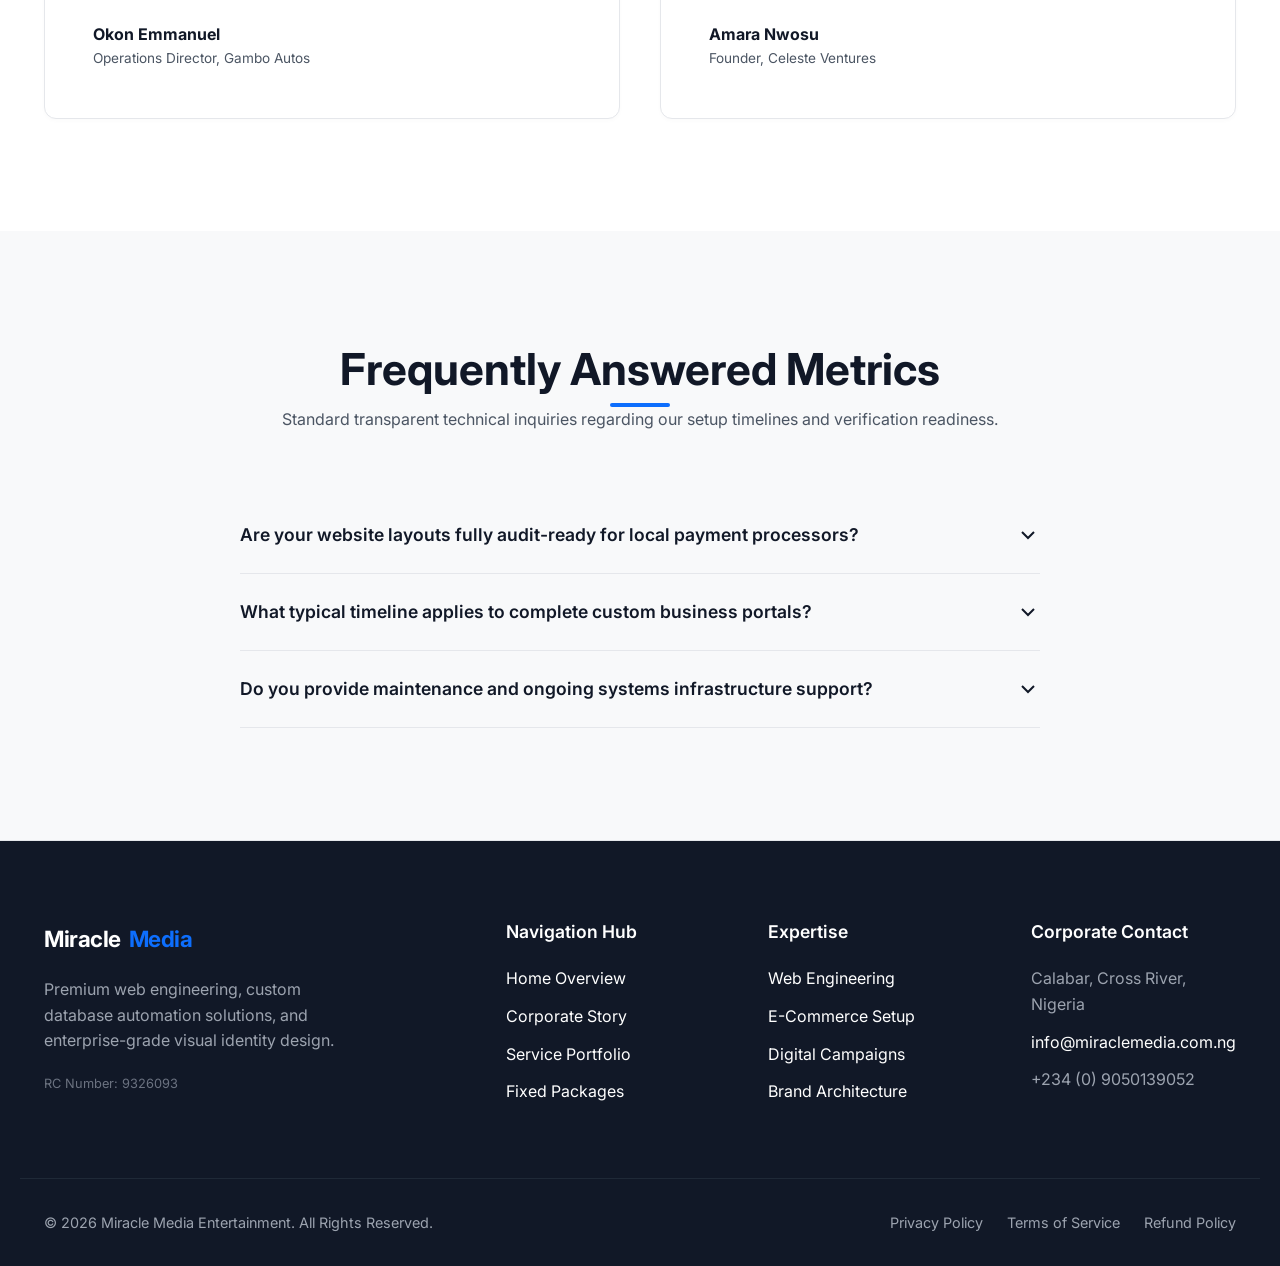
==== commit aa236375: "index.html" ====
--- a/index.html
+++ b/index.html
@@ -279,7 +279,7 @@
             <div class="footer-brand">
                 <a href="index.html" class="logo" style="color: #ffffff;">Miracle<span>Media</span></a>
                 <p>Premium web engineering, custom database automation solutions, and enterprise-grade visual identity design.</p>
-                <p style="font-size: 0.8rem; color: #6b7280;">RC Number: CAC Registration Pending</p>
+                <p style="font-size: 0.8rem; color: #6b7280;">RC Number: 9326093</p>
             </div>
             <div>
                 <h4 class="footer-title">Navigation Hub</h4>
